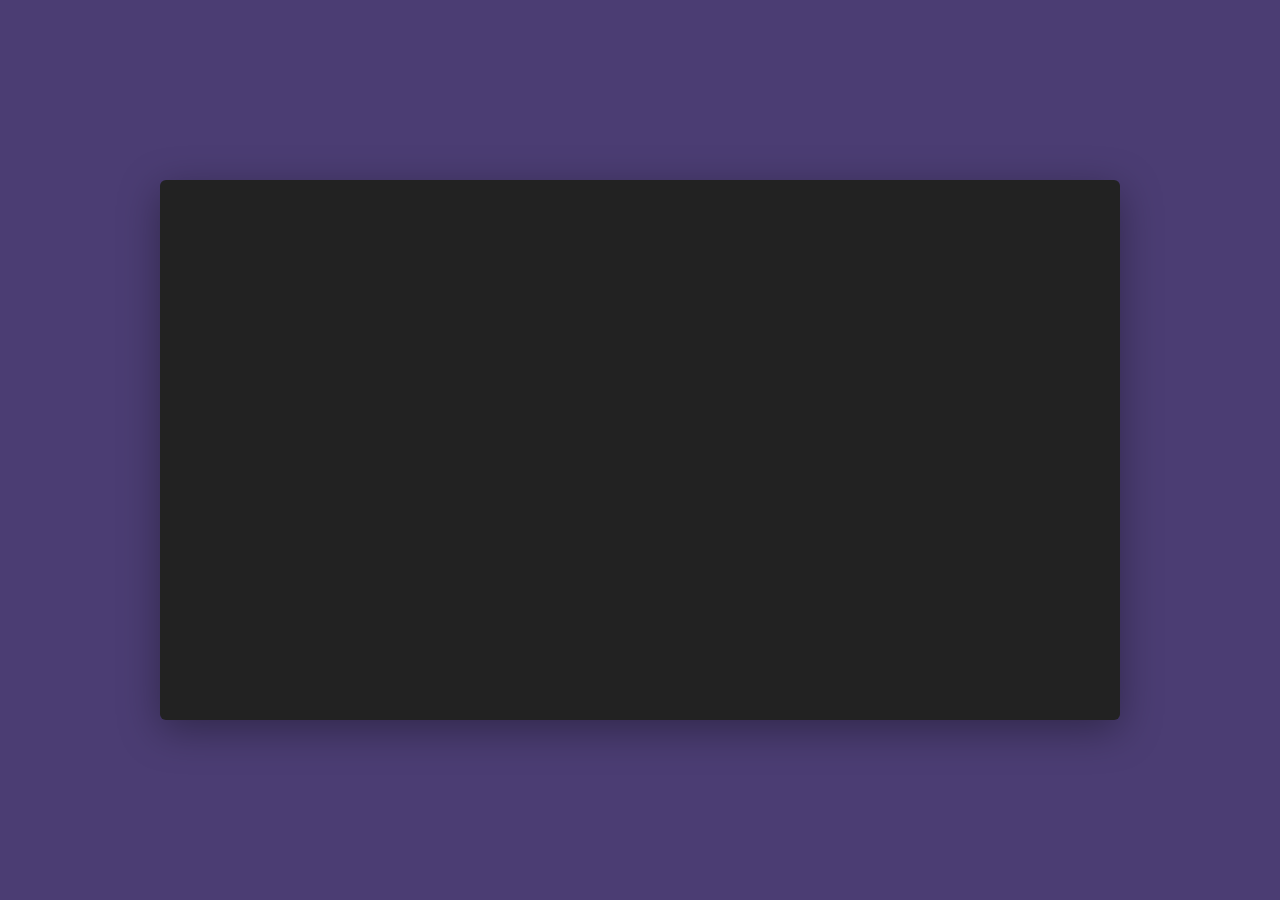
==== games/kolko/index.html @ 375c75ca "Add game 1: Wyścig po ziarenka (endless runner) Co-Authored-By: Claude Opus 5.5 <noreply@anthropic.c" ====
<!DOCTYPE html>
<html lang="pl">
<head>
  <meta charset="UTF-8">
  <meta name="viewport" content="width=device-width, initial-scale=1, viewport-fit=cover, user-scalable=no">
  <title>Kółko Toffi – Gry z chomiczką Toffi</title>
  <link rel="preconnect" href="https://fonts.googleapis.com">
  <link rel="preconnect" href="https://fonts.gstatic.com" crossorigin>
  <link href="https://fonts.googleapis.com/css2?family=Baloo+2:wght@500;600;700;800&display=swap" rel="stylesheet">
  <link rel="stylesheet" href="../../shared/style.css">
</head>
<body class="game-page" style="background:#4B3D73">
  <div class="rotate-hint">Obróć urządzenie poziomo – będzie wygodniej!</div>
  <div id="stage" class="stage"><canvas></canvas></div>

  <script src="../../shared/sound.js"></script>
  <script src="../../shared/toffi.js"></script>
  <script src="../../shared/common.js"></script>
  <script src="game.js"></script>
</body>
</html>
---- shared/style.css ----
/* =========================================================================
   Shared look for the Toffi game collection.
   Warm pastel colours, rounded shapes, big friendly text.
   ========================================================================= */
:root {
  --cream: #FFF6E6;
  --paper: #FFFAF2;
  --brown: #5B3A29;
  --brown-soft: #8A6450;
  --orange: #FF9F45;
  --orange-d: #E07B1F;
  --pink: #FF8FAB;
  --pink-d: #E0607E;
  --mint: #5FCFAE;
  --mint-d: #3BA585;
  --sky: #7DBEFF;
  --sky-d: #4E94DB;
  --lav: #B49CFF;
  --lav-d: #8A6FE0;
  --yellow: #FFD45C;
  --font: "Baloo 2", "Comic Sans MS", "Trebuchet MS", system-ui, sans-serif;
}

* { box-sizing: border-box; }

html, body {
  margin: 0;
  height: 100%;
}

body {
  font-family: var(--font);
  color: var(--brown);
  background: var(--cream);
  -webkit-tap-highlight-color: transparent;
  -webkit-user-select: none;
  user-select: none;
  -webkit-touch-callout: none;
}

button { font-family: var(--font); }

/* ----------------------------------------------------------------------
   Game pages: a 960×540 stage scaled to fit the window (see common.js)
   ---------------------------------------------------------------------- */
body.game-page {
  overflow: hidden;
  background: #3D2E46;
  touch-action: none;
  overscroll-behavior: none;
}

.stage {
  position: absolute;
  left: 50%;
  top: 50%;
  width: 960px;
  height: 540px;
  transform: translate(-50%, -50%) scale(var(--s, 1));
  overflow: hidden;
  border-radius: 6px;
  background: #222;
  box-shadow: 0 10px 40px rgba(0, 0, 0, 0.35);
}

.stage > canvas {
  position: absolute;
  left: 0;
  top: 0;
  width: 960px;
  height: 540px;
  display: block;
  touch-action: none;
}

/* --- Top bar ----------------------------------------------------------- */
.topbar {
  position: absolute;
  left: 12px;
  right: 12px;
  top: 10px;
  display: flex;
  justify-content: space-between;
  pointer-events: none;
  z-index: 10;
}
.topbar-group { display: flex; gap: 10px; }

.icon-btn {
  pointer-events: auto;
  width: 62px;
  height: 62px;
  border-radius: 20px;
  border: 3px solid rgba(122, 74, 46, 0.25);
  background: rgba(255, 250, 242, 0.94);
  box-shadow: 0 5px 0 rgba(90, 58, 41, 0.28);
  display: grid;
  place-items: center;
  cursor: pointer;
  padding: 0;
  transition: transform 0.08s;
  touch-action: manipulation;
}
.icon-btn svg { width: 38px; height: 38px; display: block; }
.icon-btn:hover { transform: translateY(-2px); }
.icon-btn:active { transform: translateY(4px); box-shadow: 0 1px 0 rgba(90, 58, 41, 0.28); }
.icon-btn:focus-visible { outline: 4px solid var(--sky); outline-offset: 2px; }

/* --- Overlay screens --------------------------------------------------- */
.overlay {
  position: absolute;
  inset: 0;
  z-index: 20;
  display: flex;
  align-items: center;
  justify-content: center;
  background: rgba(60, 38, 30, 0.45);
  animation: fade-in 0.25s ease-out;
}
@keyframes fade-in { from { opacity: 0; } to { opacity: 1; } }

.panel {
  position: relative;
  background: var(--paper);
  border-radius: 40px;
  padding: 14px 40px 26px;
  min-width: 460px;
  max-width: 820px;
  max-height: 520px;
  text-align: center;
  box-shadow: 0 10px 0 rgba(90, 58, 41, 0.25), inset 0 0 0 6px #FFDDA8;
  animation: pop-in 0.35s cubic-bezier(.2, 1.6, .5, 1);
}
@keyframes pop-in { from { transform: scale(0.7); } to { transform: scale(1); } }

.panel-toffi {
  display: block;
  width: 130px;
  height: 110px;
  margin: -4px auto -6px;
}
.panel h1 {
  margin: 0;
  font-size: 50px;
  line-height: 1.05;
  color: var(--orange-d);
  text-shadow: 0 3px 0 #FFE2B8;
}
.panel p {
  font-size: 25px;
  line-height: 1.25;
  margin: 8px 0 12px;
  font-weight: 600;
}
.panel p b { color: var(--pink-d); }

.btn-row {
  display: flex;
  gap: 18px;
  justify-content: center;
  flex-wrap: wrap;
  margin-top: 8px;
}

.big-btn {
  display: inline-flex;
  align-items: center;
  gap: 10px;
  font-size: 32px;
  font-weight: 800;
  color: #fff;
  border: none;
  border-radius: 999px;
  padding: 8px 34px 8px 26px;
  cursor: pointer;
  text-shadow: 0 2px 0 rgba(0, 0, 0, 0.18);
  transition: transform 0.08s;
  touch-action: manipulation;
}
.big-btn .btn-icon svg { width: 36px; height: 36px; display: block; }
.big-btn:hover { transform: translateY(-2px) scale(1.03); }
.big-btn:active { transform: translateY(5px); box-shadow: none !important; }
.big-btn:focus-visible { outline: 4px solid var(--sky); outline-offset: 3px; }
.big-btn.primary { animation: breathe 1.8s ease-in-out infinite; }
@keyframes breathe { 50% { transform: scale(1.05); } }

.big-btn.mint   { background: var(--mint);   box-shadow: 0 6px 0 var(--mint-d); }
.big-btn.orange { background: var(--orange); box-shadow: 0 6px 0 var(--orange-d); }
.big-btn.pink   { background: var(--pink);   box-shadow: 0 6px 0 var(--pink-d); }
.big-btn.sky    { background: var(--sky);    box-shadow: 0 6px 0 var(--sky-d); }
.big-btn.lav    { background: var(--lav);    box-shadow: 0 6px 0 var(--lav-d); }

/* Stars on result screens */
.stars { font-size: 64px; line-height: 1; margin: 4px 0; letter-spacing: 6px; }
.stars .star { color: #E7DACB; display: inline-block; }
.stars .star.on {
  color: #FFC93C;
  text-shadow: 0 3px 0 #E09A12;
  animation: star-pop 0.5s cubic-bezier(.2, 1.8, .5, 1) both;
}
@keyframes star-pop { from { transform: scale(0) rotate(-90deg); } to { transform: scale(1) rotate(0); } }

/* Control pictures on start screens */
.controls-pic {
  display: flex;
  gap: 16px;
  justify-content: center;
  align-items: stretch;
  flex-wrap: wrap;
  margin: 4px 0 12px;
}
.ctrl {
  background: #fff;
  border-radius: 22px;
  padding: 8px 16px 4px;
  box-shadow: 0 4px 0 rgba(90, 58, 41, 0.12);
  display: flex;
  flex-direction: column;
  align-items: center;
  justify-content: space-between;
  gap: 2px;
}
.ctrl-row { display: flex; align-items: center; gap: 6px; }
.ctrl .lbl { font-size: 21px; font-weight: 800; color: var(--orange-d); }
.ctrl .or { font-size: 17px; font-weight: 700; opacity: 0.6; margin: 0 4px; }
.ctrl-icon svg { width: 50px; height: 50px; display: block; }
.key {
  min-width: 46px;
  height: 46px;
  padding: 0 8px;
  border-radius: 12px;
  background: #fff;
  border: 3px solid #D6C2AE;
  box-shadow: 0 4px 0 #D6C2AE;
  font-size: 24px;
  font-weight: 800;
  display: inline-grid;
  place-items: center;
  margin-bottom: 4px;
}
.key.wide { font-size: 18px; padding: 0 12px; }

/* On-screen touch buttons (shown on touch devices) */
.touch-btn {
  position: absolute;
  z-index: 8;
  width: 108px;
  height: 108px;
  border-radius: 50%;
  border: 4px solid rgba(255, 255, 255, 0.95);
  background: rgba(255, 250, 242, 0.55);
  box-shadow: 0 5px 0 rgba(90, 58, 41, 0.25);
  display: none;
  place-items: center;
  touch-action: none;
  cursor: pointer;
  padding: 0;
}
.touch-btn svg { width: 54px; height: 54px; }
.touch-btn.pressed { background: rgba(255, 223, 160, 0.85); transform: translateY(3px); }
.is-touch .touch-btn, .touch-btn.always { display: grid; }

/* Portrait phone hint */
.rotate-hint {
  display: none;
  position: fixed;
  left: 12px;
  right: 12px;
  top: 12px;
  z-index: 100;
  padding: 10px 16px;
  border-radius: 20px;
  background: var(--paper);
  color: var(--brown);
  font-size: 20px;
  font-weight: 700;
  text-align: center;
  box-shadow: 0 4px 0 rgba(0, 0, 0, 0.2);
}
@media (orientation: portrait) and (max-width: 700px) {
  .game-page .rotate-hint { display: block; }
}

/* ----------------------------------------------------------------------
   Main menu
   ---------------------------------------------------------------------- */
body.menu-page {
  min-height: 100%;
  background:
    radial-gradient(circle at 12% 18%, rgba(255, 210, 150, 0.55) 0 90px, transparent 91px),
    radial-gradient(circle at 88% 12%, rgba(255, 180, 200, 0.45) 0 70px, transparent 71px),
    radial-gradient(circle at 80% 85%, rgba(170, 220, 255, 0.45) 0 110px, transparent 111px),
    radial-gradient(circle at 8% 90%, rgba(180, 240, 210, 0.5) 0 80px, transparent 81px),
    linear-gradient(#FFF3DC, #FFE9D6);
  background-attachment: fixed;
}

.menu-wrap { max-width: 1180px; margin: 0 auto; padding: 14px 18px 32px; }

.menu-top {
  display: flex;
  align-items: center;
  justify-content: center;
  gap: 8px;
  position: relative;
  flex-wrap: wrap;
}
.menu-top .mute-btn { position: absolute; right: 0; top: 4px; }

.toffi-hello { position: relative; width: 200px; height: 170px; flex: 0 0 auto; }
.toffi-hello canvas { width: 200px; height: 170px; display: block; }
.toffi-hello .hello-bubble {
  position: absolute;
  left: 140px;
  top: 4px;
  white-space: nowrap;
  background: #fff;
  border: 3px solid rgba(91, 58, 41, 0.4);
  border-radius: 999px;
  padding: 4px 16px;
  font-size: 22px;
  font-weight: 800;
  animation: bubble 3s ease-in-out infinite;
}
.toffi-hello .hello-bubble::after {
  content: "";
  position: absolute;
  left: 14px;
  bottom: -12px;
  border: 8px solid transparent;
  border-top-color: #fff;
}
@keyframes bubble { 50% { transform: translateY(-4px) rotate(-2deg); } }

.menu-title {
  margin: 0;
  font-size: clamp(38px, 6.4vw, 72px);
  line-height: 1;
  color: var(--orange-d);
  text-shadow: 0 4px 0 #FFD9A6, 0 8px 18px rgba(224, 123, 31, 0.25);
  text-align: center;
  padding: 0 70px 0 60px;
}
.menu-sub { text-align: center; font-size: 24px; line-height: 1.2; font-weight: 700; margin: 4px 0 16px; color: var(--brown-soft); }

.cards {
  display: flex;
  flex-wrap: wrap;
  justify-content: center;
  gap: 22px;
}
.cards .card { flex: 1 1 300px; max-width: 370px; }

.card {
  --c: #FFB86B;
  --cd: #E0913A;
  display: flex;
  flex-direction: column;
  align-items: center;
  text-align: center;
  text-decoration: none;
  color: var(--brown);
  background: #fff;
  border-radius: 34px;
  padding: 14px 18px 16px;
  box-shadow: 0 8px 0 var(--cd), inset 0 0 0 5px var(--c);
  transition: transform 0.12s;
  touch-action: manipulation;
}
.card:hover { transform: translateY(-4px) rotate(-0.6deg); }
.card:active { transform: translateY(6px); box-shadow: 0 2px 0 var(--cd), inset 0 0 0 5px var(--c); }
.card:focus-visible { outline: 5px solid var(--sky-d); outline-offset: 4px; }
.card canvas {
  width: 100%;
  max-width: 300px;
  height: 160px;
  border-radius: 24px;
  background: var(--c);
  display: block;
}
.card h2 { margin: 10px 0 0; font-size: 31px; line-height: 1.05; color: var(--cd); }
.card p { margin: 4px 0 8px; font-size: 20px; font-weight: 600; line-height: 1.2; }
.card .best {
  margin-top: auto;
  background: var(--c);
  color: var(--brown);
  border-radius: 999px;
  padding: 2px 18px;
  font-size: 20px;
  font-weight: 800;
}
.card .best .gold { color: #fff; text-shadow: 0 2px 0 #D9940E; }

.card.c1 { --c: #FFC79A; --cd: #E8894A; }
.card.c2 { --c: #A9D4FF; --cd: #4E94DB; }
.card.c3 { --c: #A8EBD3; --cd: #36A783; }
.card.c4 { --c: #D2C3FF; --cd: #8A6FE0; }
.card.c5 { --c: #C5EB9F; --cd: #5FA83A; }

.menu-foot { text-align: center; margin-top: 22px; font-size: 18px; color: var(--brown-soft); }
.menu-foot button {
  font-size: 16px;
  background: none;
  border: 2px dashed rgba(91, 58, 41, 0.3);
  border-radius: 999px;
  padding: 4px 14px;
  color: var(--brown-soft);
  cursor: pointer;
}

@media (max-width: 640px) {
  .menu-title { padding: 0 8px; }
  .toffi-hello { width: 160px; height: 140px; }
  .toffi-hello canvas { width: 160px; height: 140px; }
  .toffi-hello .hello-bubble { left: 110px; font-size: 18px; }
  .menu-top .mute-btn { width: 52px; height: 52px; }
  .menu-top .mute-btn svg { width: 30px; height: 30px; }
}
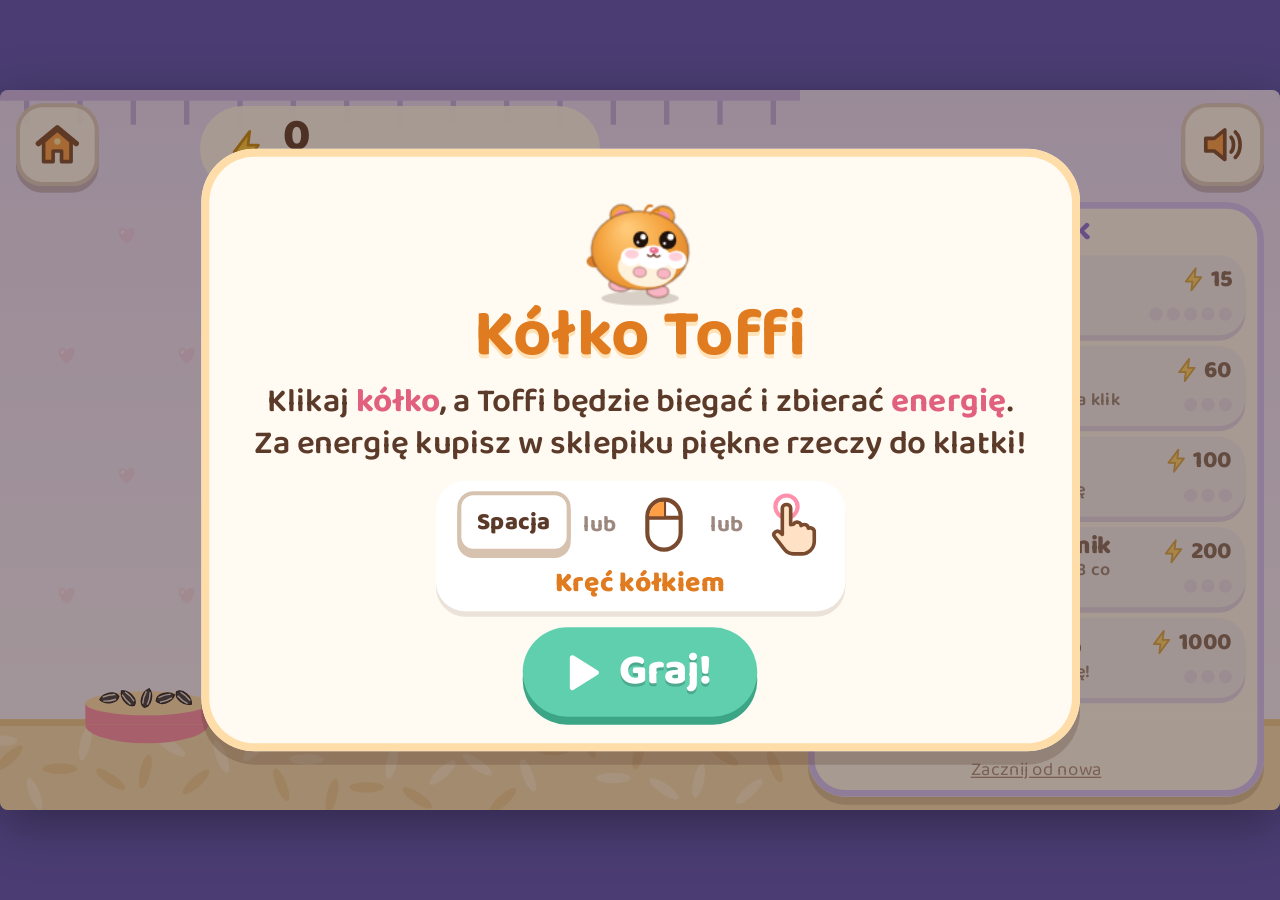
==== commit 78344aba: "Add game 4: Kółko Toffi (idle clicker with shop and autosave) Co-Authored-By: Claude Opus 5.5 <norep" ====
--- a/games/kolko/index.html
+++ b/games/kolko/index.html
@@ -8,6 +8,51 @@
   <link rel="preconnect" href="https://fonts.gstatic.com" crossorigin>
   <link href="https://fonts.googleapis.com/css2?family=Baloo+2:wght@500;600;700;800&display=swap" rel="stylesheet">
   <link rel="stylesheet" href="../../shared/style.css">
+  <style>
+    /* Shop panel for "Kółko Toffi" (inside the 960×540 stage) */
+    .shop {
+      position: absolute;
+      left: 606px; top: 84px; width: 342px; bottom: 10px;
+      background: rgba(255, 250, 242, 0.97);
+      border-radius: 28px;
+      box-shadow: 0 6px 0 rgba(90, 58, 41, 0.2), inset 0 0 0 5px #D2C3FF;
+      padding: 6px 12px 8px;
+      display: flex; flex-direction: column;
+      z-index: 5;
+    }
+    .shop h2 { margin: 0 0 2px; text-align: center; font-size: 25px; color: var(--lav-d); line-height: 1.2; }
+    .shop-list { display: flex; flex-direction: column; gap: 8px; overflow-y: auto; flex: 1; padding: 2px 2px 6px; }
+    .shop-item {
+      display: flex; align-items: center; gap: 8px;
+      text-align: left;
+      border: none; border-radius: 20px;
+      background: #F1ECF8;
+      box-shadow: 0 4px 0 #D8CDEB;
+      padding: 4px 10px 4px 5px;
+      cursor: pointer; color: var(--brown);
+      opacity: 0.75;
+      touch-action: manipulation;
+    }
+    .shop-item.can { background: #FFF1C9; box-shadow: 0 4px 0 #EAC56B; opacity: 1; animation: can-buy 1.6s ease-in-out infinite; }
+    .shop-item.maxed { background: #DDF5EC; box-shadow: 0 4px 0 #9ED8C3; opacity: 1; }
+    .shop-item:active { transform: translateY(3px); box-shadow: none; }
+    @keyframes can-buy { 50% { transform: scale(1.025); } }
+    .shop-icon { width: 52px; height: 52px; flex: 0 0 auto; }
+    .shop-info { flex: 1; min-width: 0; }
+    .shop-name { font-size: 19px; font-weight: 800; line-height: 1.1; }
+    .shop-desc { font-size: 13.5px; font-weight: 600; line-height: 1.15; opacity: 0.8; }
+    .shop-side { display: flex; flex-direction: column; align-items: flex-end; gap: 3px; flex: 0 0 auto; }
+        .shop-dots { white-space: nowrap; }
+    .shop-dots i { display: inline-block; width: 10px; height: 10px; border-radius: 50%; background: #E2D8EE; margin-left: 3px; }
+    .shop-dots i.on { background: #8A6FE0; }
+    .shop-cost { font-size: 18px; font-weight: 800; display: inline-flex; align-items: center; gap: 2px; }
+    .shop-cost .bolt { width: 20px; height: 20px; }
+    .reset-link {
+      align-self: center; margin-top: 2px;
+      background: none; border: none; color: var(--brown-soft);
+      font-size: 14px; text-decoration: underline; cursor: pointer; opacity: 0.7;
+    }
+  </style>
 </head>
 <body class="game-page" style="background:#4B3D73">
   <div class="rotate-hint">Obróć urządzenie poziomo – będzie wygodniej!</div>
--- a/shared/style.css
+++ b/shared/style.css
@@ -260,6 +260,49 @@
 .touch-btn.pressed { background: rgba(255, 223, 160, 0.85); transform: translateY(3px); }
 .is-touch .touch-btn, .touch-btn.always { display: grid; }
 
+/* Level select grid (puzzle + platformer) */
+.levels-screen .panel { padding: 8px 30px 18px; }
+.levels-screen .panel h1 { font-size: 42px; }
+.levels-screen .panel p { font-size: 21px; margin: 2px 0 6px; }
+.levels-screen .controls-pic { margin: 2px 0 8px; }
+.level-grid {
+  display: grid;
+  grid-template-columns: repeat(5, 120px);
+  gap: 10px;
+  justify-content: center;
+  margin: 4px 0 8px;
+}
+.level-grid.three { grid-template-columns: repeat(3, 170px); }
+.level-btn {
+  position: relative;
+  height: 76px;
+  border: none;
+  border-radius: 20px;
+  background: #FFE7C2;
+  box-shadow: 0 5px 0 #E8B979;
+  cursor: pointer;
+  display: flex;
+  flex-direction: column;
+  align-items: center;
+  justify-content: center;
+  color: var(--brown);
+  line-height: 1;
+  padding: 2px 4px;
+  touch-action: manipulation;
+}
+.level-btn:hover { transform: translateY(-2px); }
+.level-btn:active { transform: translateY(4px); box-shadow: 0 1px 0 #E8B979; }
+.level-btn .num { font-size: 28px; font-weight: 800; }
+.level-btn .lv-stars { font-size: 16px; letter-spacing: 1px; }
+.level-btn .lv-stars i { font-style: normal; color: #E2CDB4; }
+.level-btn .lv-stars i.on { color: #FFB91F; }
+.level-btn .lv-name { font-size: 13px; font-weight: 700; margin-top: 3px; opacity: 0.8; white-space: nowrap; }
+.level-btn.locked { background: #EFE6DA; box-shadow: 0 5px 0 #D5C6B4; cursor: default; }
+.level-btn.locked .lock svg { width: 32px; height: 32px; }
+.level-btn.locked .lv-name { opacity: 0.45; }
+.level-grid.three .level-btn { height: 92px; }
+.level-grid.three .level-btn .lv-name { font-size: 16px; }
+
 /* Portrait phone hint */
 .rotate-hint {
   display: none;
